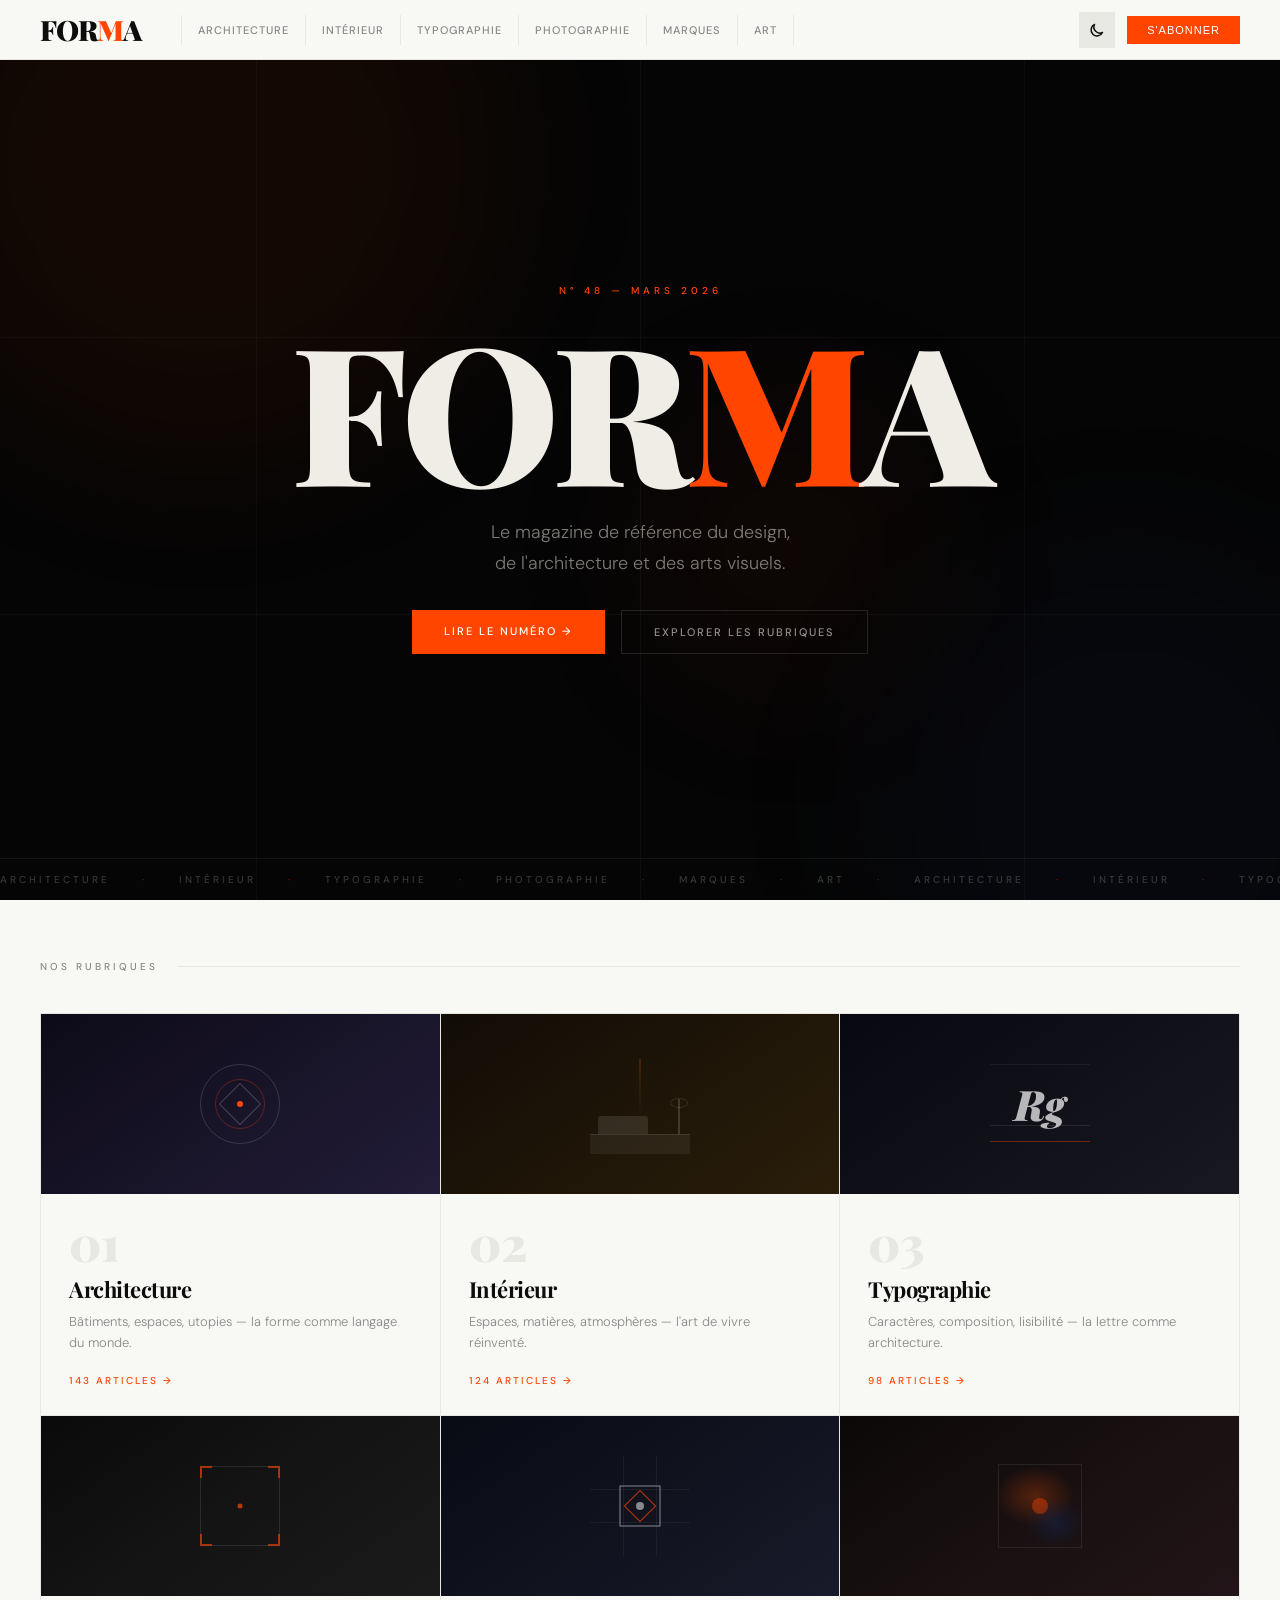
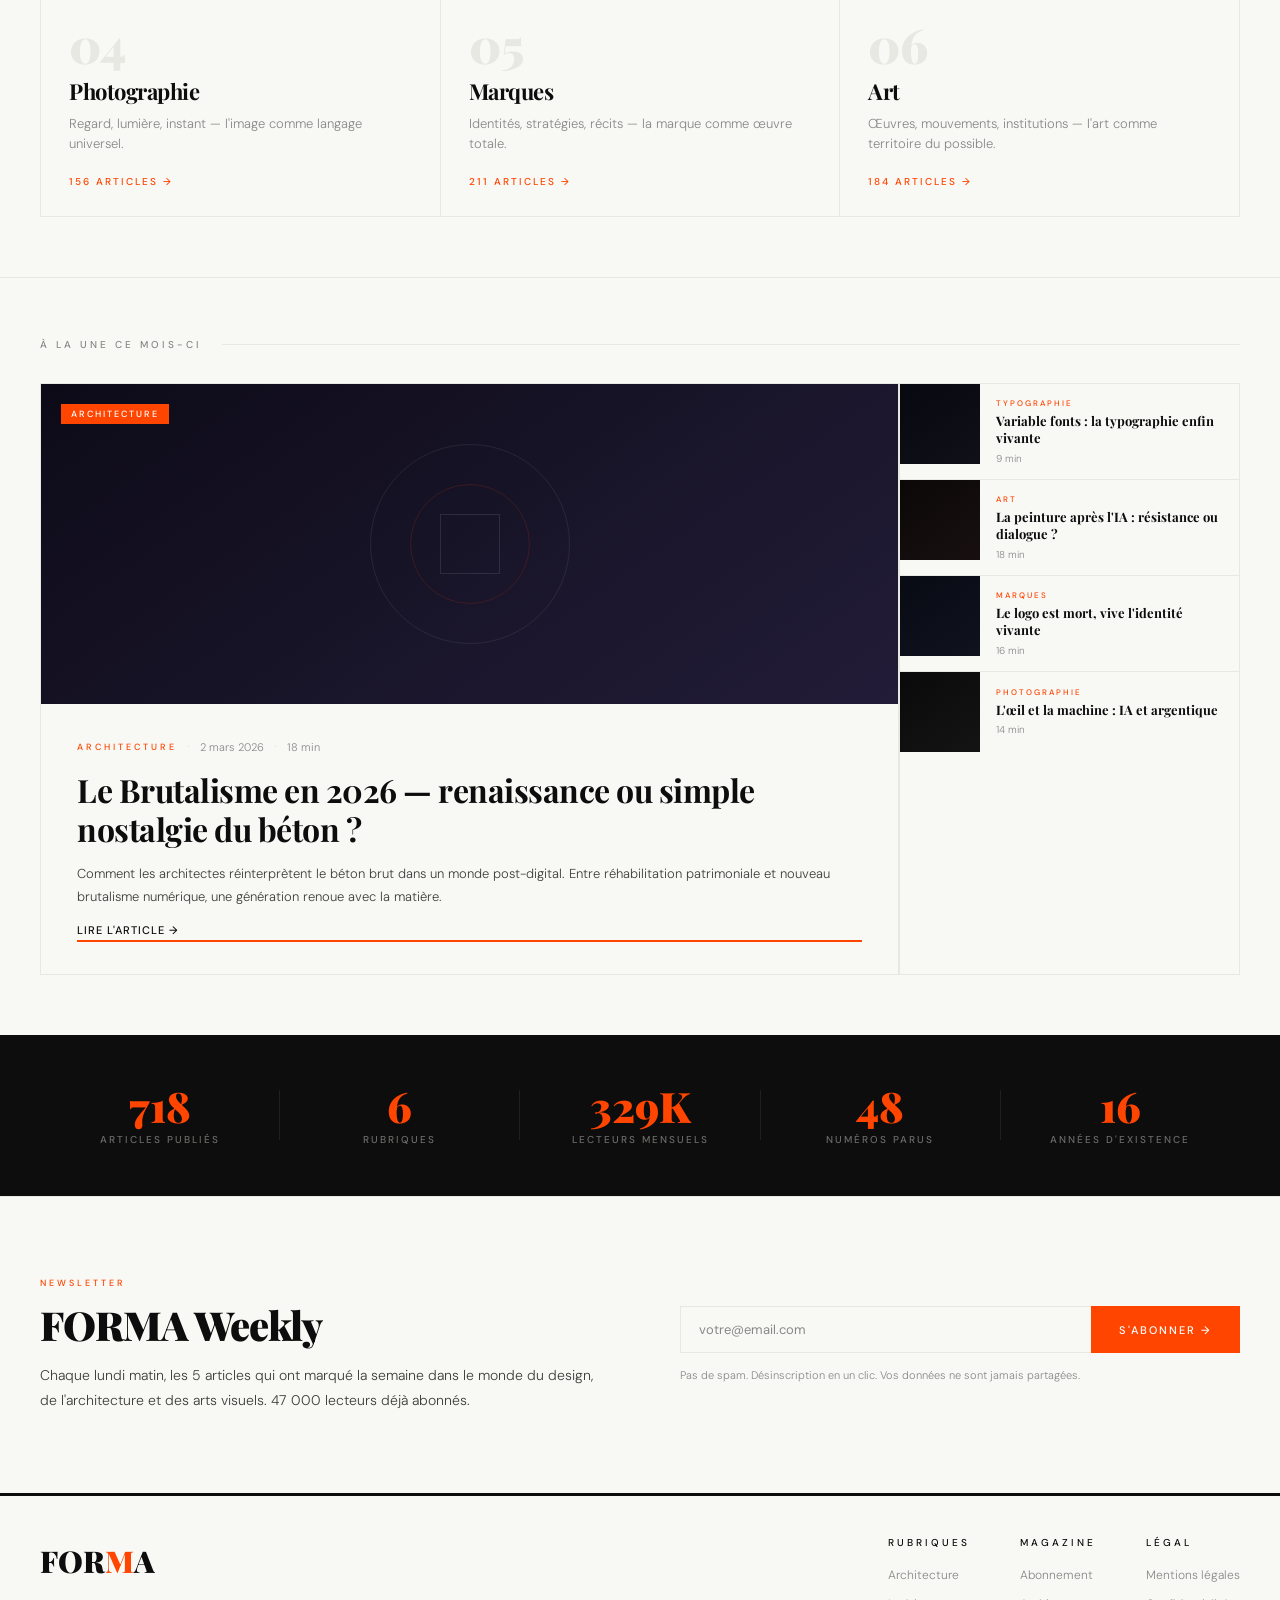
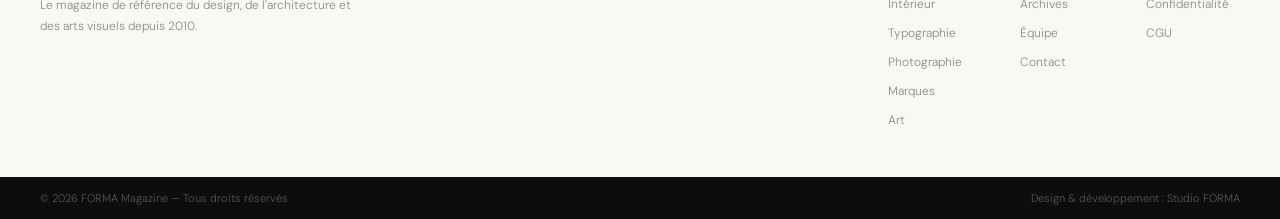
==== index.html @ 0e7b8d73 "Premier commit" ====
<!DOCTYPE html>
<html lang="fr" data-theme="light">
<head>
  <meta charset="UTF-8">
  <meta name="viewport" content="width=device-width, initial-scale=1.0">
  <title>FORMA — Design, Architecture & Arts Visuels</title>
  <link rel="stylesheet" href="home.css">
  <link rel="stylesheet" href="shared.css">
</head>
<body>

  <!-- BARRE DE PROGRESSION -->
  <div class="rpbar" id="progress"></div>

  <!-- NAVIGATION -->
  <nav>
    <div class="nav-logo">FOR<span>M</span>A</div>
    <div class="nav-cats">
      <a href="Architecture/index.html">Architecture</a>
      <a href="Interieur/index.html">Intérieur</a>
      <a href="Typographie/index.html">Typographie</a>
      <a href="Photographie/index.html">Photographie</a>
      <a href="Marques/index.html">Marques</a>
      <a href="Art/index.html">Art</a>
    </div>
    <div class="nav-right">
      <button class="btn-theme" id="themeToggle" title="Changer de thème">
        <span class="btn-theme-icon">
          <svg class="icon-sun" width="16" height="16" viewBox="0 0 16 16" fill="none"><circle cx="8" cy="8" r="3" stroke="currentColor" stroke-width="1.5"/><line x1="8" y1="1" x2="8" y2="3" stroke="currentColor" stroke-width="1.5" stroke-linecap="round"/><line x1="8" y1="13" x2="8" y2="15" stroke="currentColor" stroke-width="1.5" stroke-linecap="round"/><line x1="1" y1="8" x2="3" y2="8" stroke="currentColor" stroke-width="1.5" stroke-linecap="round"/><line x1="13" y1="8" x2="15" y2="8" stroke="currentColor" stroke-width="1.5" stroke-linecap="round"/><line x1="2.93" y1="2.93" x2="4.34" y2="4.34" stroke="currentColor" stroke-width="1.5" stroke-linecap="round"/><line x1="11.66" y1="11.66" x2="13.07" y2="13.07" stroke="currentColor" stroke-width="1.5" stroke-linecap="round"/><line x1="2.93" y1="13.07" x2="4.34" y2="11.66" stroke="currentColor" stroke-width="1.5" stroke-linecap="round"/><line x1="11.66" y1="4.34" x2="13.07" y2="2.93" stroke="currentColor" stroke-width="1.5" stroke-linecap="round"/></svg>
          <svg class="icon-moon" width="16" height="16" viewBox="0 0 16 16" fill="none"><path d="M13.5 10.5A6 6 0 0 1 5.5 2.5a6 6 0 1 0 8 8z" stroke="currentColor" stroke-width="1.5" stroke-linejoin="round"/></svg>
        </span>
      </button>
      <button class="btn-sub">S'abonner</button>
    </div>
  </nav>

  <!-- HERO -->
  <section class="hero">
    <div class="hero-bg">
      <!-- Animation géométrique abstraite -->
      <div class="hb-shape hb-s1"></div>
      <div class="hb-shape hb-s2"></div>
      <div class="hb-shape hb-s3"></div>
      <div class="hb-grid-lines">
        <div class="hb-vl hb-vl1"></div>
        <div class="hb-vl hb-vl2"></div>
        <div class="hb-vl hb-vl3"></div>
        <div class="hb-hl hb-hl1"></div>
        <div class="hb-hl hb-hl2"></div>
      </div>
    </div>
    <div class="hero-content">
      <p class="hero-eyebrow">N° 48 — Mars 2026</p>
      <h1 class="hero-title">FOR<span>M</span>A</h1>
      <p class="hero-sub">Le magazine de référence du design,<br>de l'architecture et des arts visuels.</p>
      <div class="hero-ctas">
        <a href="Architecture/index.html" class="hero-btn-primary">Lire le numéro →</a>
        <a href="#rubriques" class="hero-btn-secondary">Explorer les rubriques</a>
      </div>
    </div>
    <div class="hero-ticker">
      <div class="ticker-track">
        <span>Architecture</span><span class="tk-sep">·</span>
        <span>Intérieur</span><span class="tk-sep">·</span>
        <span>Typographie</span><span class="tk-sep">·</span>
        <span>Photographie</span><span class="tk-sep">·</span>
        <span>Marques</span><span class="tk-sep">·</span>
        <span>Art</span><span class="tk-sep">·</span>
        <span>Architecture</span><span class="tk-sep">·</span>
        <span>Intérieur</span><span class="tk-sep">·</span>
        <span>Typographie</span><span class="tk-sep">·</span>
        <span>Photographie</span><span class="tk-sep">·</span>
        <span>Marques</span><span class="tk-sep">·</span>
        <span>Art</span><span class="tk-sep">·</span>
      </div>
    </div>
  </section>

  <!-- RUBRIQUES -->
  <section class="rubriques" id="rubriques">
    <div class="rub-header">
      <p class="rub-label">Nos rubriques</p>
      <div class="rub-line"></div>
    </div>
    <div class="rub-grid">

      <a href="Architecture/index.html" class="rub-card">
        <div class="rub-visual rv-arch">
          <div class="rub-anim">
            <div class="ra-circle ra-c1"></div>
            <div class="ra-circle ra-c2"></div>
            <div class="ra-square"></div>
            <div class="ra-dot"></div>
          </div>
        </div>
        <div class="rub-body">
          <div class="rub-num">01</div>
          <h2 class="rub-name">Architecture</h2>
          <p class="rub-desc">Bâtiments, espaces, utopies — la forme comme langage du monde.</p>
          <span class="rub-link">143 articles →</span>
        </div>
      </a>

      <a href="Interieur/index.html" class="rub-card">
        <div class="rub-visual rv-int">
          <div class="rub-anim">
            <div class="ri-floor"></div>
            <div class="ri-sofa"></div>
            <div class="ri-lamp"></div>
            <div class="ri-light"></div>
          </div>
        </div>
        <div class="rub-body">
          <div class="rub-num">02</div>
          <h2 class="rub-name">Intérieur</h2>
          <p class="rub-desc">Espaces, matières, atmosphères — l'art de vivre réinventé.</p>
          <span class="rub-link">124 articles →</span>
        </div>
      </a>

      <a href="Typographie/index.html" class="rub-card">
        <div class="rub-visual rv-typo">
          <div class="rub-anim">
            <div class="rt-letters">Rg</div>
            <div class="rt-line rt-baseline"></div>
            <div class="rt-line rt-xheight"></div>
            <div class="rt-line rt-cap"></div>
          </div>
        </div>
        <div class="rub-body">
          <div class="rub-num">03</div>
          <h2 class="rub-name">Typographie</h2>
          <p class="rub-desc">Caractères, composition, lisibilité — la lettre comme architecture.</p>
          <span class="rub-link">98 articles →</span>
        </div>
      </a>

      <a href="Photographie/index.html" class="rub-card">
        <div class="rub-visual rv-photo">
          <div class="rub-anim">
            <div class="rp-frame">
              <div class="rp-corner rp-tl"></div>
              <div class="rp-corner rp-tr"></div>
              <div class="rp-corner rp-bl"></div>
              <div class="rp-corner rp-br"></div>
              <div class="rp-dot"></div>
            </div>
          </div>
        </div>
        <div class="rub-body">
          <div class="rub-num">04</div>
          <h2 class="rub-name">Photographie</h2>
          <p class="rub-desc">Regard, lumière, instant — l'image comme langage universel.</p>
          <span class="rub-link">156 articles →</span>
        </div>
      </a>

      <a href="Marques/index.html" class="rub-card">
        <div class="rub-visual rv-mark">
          <div class="rub-anim">
            <div class="rm-grid">
              <div class="rm-gv"></div>
              <div class="rm-gv"></div>
              <div class="rm-gh"></div>
              <div class="rm-gh"></div>
            </div>
            <svg width="50" height="50" viewBox="0 0 50 50" fill="none" style="position:relative;z-index:2">
              <rect x="5" y="5" width="40" height="40" stroke="rgba(255,255,255,0.5)" stroke-width="1" fill="none"/>
              <rect x="14" y="14" width="22" height="22" stroke="rgba(255,69,0,0.7)" stroke-width="1" fill="none" transform="rotate(45 25 25)"/>
              <circle cx="25" cy="25" r="4" fill="rgba(255,255,255,0.5)"/>
            </svg>
          </div>
        </div>
        <div class="rub-body">
          <div class="rub-num">05</div>
          <h2 class="rub-name">Marques</h2>
          <p class="rub-desc">Identités, stratégies, récits — la marque comme œuvre totale.</p>
          <span class="rub-link">211 articles →</span>
        </div>
      </a>

      <a href="Art/index.html" class="rub-card">
        <div class="rub-visual rv-art">
          <div class="rub-anim">
            <div class="rart-l1"></div>
            <div class="rart-l2"></div>
            <div class="rart-spot"></div>
            <div class="rart-frame"></div>
          </div>
        </div>
        <div class="rub-body">
          <div class="rub-num">06</div>
          <h2 class="rub-name">Art</h2>
          <p class="rub-desc">Œuvres, mouvements, institutions — l'art comme territoire du possible.</p>
          <span class="rub-link">184 articles →</span>
        </div>
      </a>

    </div>
  </section>

  <!-- À LA UNE — article mis en avant -->
  <section class="spotlight">
    <div class="sp-label-wrap">
      <span class="sp-label">À la une ce mois-ci</span>
      <div class="sp-line"></div>
    </div>
    <div class="sp-grid">
      <div class="sp-main">
        <div class="sp-visual sv-main">
          <div class="sp-cat-badge">Architecture</div>
          <div class="sp-visual-anim">
            <div class="sva-c1"></div>
            <div class="sva-c2"></div>
            <div class="sva-sq"></div>
          </div>
        </div>
        <div class="sp-body">
          <div class="sp-meta">
            <span class="sp-cat">Architecture</span>
            <span class="sp-sep">·</span>
            <span class="sp-date">2 mars 2026</span>
            <span class="sp-sep">·</span>
            <span class="sp-rt">18 min</span>
          </div>
          <h2 class="sp-title">Le Brutalisme en 2026 — renaissance ou simple nostalgie du béton ?</h2>
          <p class="sp-exc">Comment les architectes réinterprètent le béton brut dans un monde post-digital. Entre réhabilitation patrimoniale et nouveau brutalisme numérique, une génération renoue avec la matière.</p>
          <a href="Architecture/index.html" class="sp-read">Lire l'article →</a>
        </div>
      </div>
      <div class="sp-side">
        <div class="sp-side-card">
          <div class="sp-s-visual sv-s1"></div>
          <div class="sp-s-body">
            <span class="sp-s-cat">Typographie</span>
            <p class="sp-s-title">Variable fonts : la typographie enfin vivante</p>
            <span class="sp-s-rt">9 min</span>
          </div>
        </div>
        <div class="sp-side-card">
          <div class="sp-s-visual sv-s2"></div>
          <div class="sp-s-body">
            <span class="sp-s-cat">Art</span>
            <p class="sp-s-title">La peinture après l'IA : résistance ou dialogue ?</p>
            <span class="sp-s-rt">18 min</span>
          </div>
        </div>
        <div class="sp-side-card">
          <div class="sp-s-visual sv-s3"></div>
          <div class="sp-s-body">
            <span class="sp-s-cat">Marques</span>
            <p class="sp-s-title">Le logo est mort, vive l'identité vivante</p>
            <span class="sp-s-rt">16 min</span>
          </div>
        </div>
        <div class="sp-side-card">
          <div class="sp-s-visual sv-s4"></div>
          <div class="sp-s-body">
            <span class="sp-s-cat">Photographie</span>
            <p class="sp-s-title">L'œil et la machine : IA et argentique</p>
            <span class="sp-s-rt">14 min</span>
          </div>
        </div>
      </div>
    </div>
  </section>

  <!-- CHIFFRES CLÉS -->
  <section class="stats-band">
    <div class="stat-item">
      <div class="stat-n">718</div>
      <div class="stat-l">Articles publiés</div>
    </div>
    <div class="stat-sep"></div>
    <div class="stat-item">
      <div class="stat-n">6</div>
      <div class="stat-l">Rubriques</div>
    </div>
    <div class="stat-sep"></div>
    <div class="stat-item">
      <div class="stat-n">329K</div>
      <div class="stat-l">Lecteurs mensuels</div>
    </div>
    <div class="stat-sep"></div>
    <div class="stat-item">
      <div class="stat-n">48</div>
      <div class="stat-l">Numéros parus</div>
    </div>
    <div class="stat-sep"></div>
    <div class="stat-item">
      <div class="stat-n">16</div>
      <div class="stat-l">Années d'existence</div>
    </div>
  </section>

  <!-- NEWSLETTER -->
  <section class="nl-section">
    <div class="nl-left">
      <p class="nl-eyebrow">Newsletter</p>
      <h2 class="nl-title">FORMA Weekly</h2>
      <p class="nl-text">Chaque lundi matin, les 5 articles qui ont marqué la semaine dans le monde du design, de l'architecture et des arts visuels. 47 000 lecteurs déjà abonnés.</p>
    </div>
    <div class="nl-right">
      <div class="nl-form">
        <input class="nl-inp" type="email" placeholder="votre@email.com">
        <button class="nl-btn">S'abonner →</button>
      </div>
      <p class="nl-mention">Pas de spam. Désinscription en un clic. Vos données ne sont jamais partagées.</p>
    </div>
  </section>

  <!-- FOOTER -->
  <footer>
    <div class="fl">
      <p class="logo">FOR<span>M</span>A</p>
      <p>Le magazine de référence du design, de l'architecture et des arts visuels depuis 2010.</p>
    </div>
    <div class="fcols">
      <div class="fcol">
        <h4>Rubriques</h4>
        <ul>
          <li><a href="Architecture/index.html">Architecture</a></li>
          <li><a href="Interieur/index.html">Intérieur</a></li>
          <li><a href="Typographie/index.html">Typographie</a></li>
          <li><a href="Photographie/index.html">Photographie</a></li>
          <li><a href="Marques/index.html">Marques</a></li>
          <li><a href="Art/index.html">Art</a></li>
        </ul>
      </div>
      <div class="fcol">
        <h4>Magazine</h4>
        <ul>
          <li><a href="#">Abonnement</a></li>
          <li><a href="#">Archives</a></li>
          <li><a href="#">Équipe</a></li>
          <li><a href="#">Contact</a></li>
        </ul>
      </div>
      <div class="fcol">
        <h4>Légal</h4>
        <ul>
          <li><a href="#">Mentions légales</a></li>
          <li><a href="#">Confidentialité</a></li>
          <li><a href="#">CGU</a></li>
        </ul>
      </div>
    </div>
  </footer>
  <div class="fbar">
    <p>© 2026 FORMA Magazine — Tous droits réservés</p>
    <p>Design & développement : Studio FORMA</p>
  </div>

  <script src="home.js"></script>
</body>
</html>
---- home.css ----
/* ============================================================
   FORMA Magazine — home.css
   Page d'accueil — dark mode complet
   ============================================================ */

@import url('https://fonts.googleapis.com/css2?family=Playfair+Display:ital,wght@0,400;0,700;0,900;1,400;1,700&family=DM+Sans:wght@300;400;500&display=swap');

*, *::before, *::after { margin: 0; padding: 0; box-sizing: border-box; }

:root,
[data-theme="light"] {
  --bg:         #F8F8F5;
  --black:      #0D0D0D;
  --white:      #F8F8F5;
  --accent:     #FF4500;
  --gray:       #888;
  --light:      #E8E8E3;
  --mid:        #3D3D3A;
  --nav-bg:     #F8F8F5;
  --nav-border: #E8E8E3;
}
[data-theme="dark"] {
  --bg:         #0D0D0D;
  --black:      #F0EDE6;
  --white:      #0D0D0D;
  --accent:     #FF4500;
  --gray:       #666;
  --light:      #2A2A2A;
  --mid:        #999;
  --nav-bg:     #0D0D0D;
  --nav-border: #1E1E1E;
}

html { scroll-behavior: smooth; }
body {
  background: var(--bg); color: var(--black);
  font-family: 'DM Sans', sans-serif; font-weight: 300;
  overflow-x: hidden;
  transition: background 0.3s, color 0.3s;
}

/* ══════════════════════════════
   BARRE DE PROGRESSION
══════════════════════════════ */
.rpbar {
  position: fixed; top: 60px; left: 0;
  height: 2px; background: var(--accent);
  z-index: 200; transition: width 0.1s; width: 0;
}

/* ══════════════════════════════
   NAVIGATION
══════════════════════════════ */
nav {
  position: sticky; top: 0; z-index: 100;
  background: var(--nav-bg);
  border-bottom: 1px solid var(--nav-border);
  padding: 0 40px;
  display: grid; grid-template-columns: auto 1fr auto;
  align-items: center; gap: 40px; height: 60px;
  transition: background 0.3s, border-color 0.3s;
}
.nav-logo {
  font-family: 'Playfair Display', serif;
  font-size: 28px; font-weight: 900; letter-spacing: -1px;
  color: var(--black); transition: color 0.3s;
}
.nav-logo span { color: var(--accent); }
.nav-cats { display: flex; border-left: 1px solid var(--nav-border); }
.nav-cats a {
  padding: 8px 16px; font-size: 11px; font-weight: 500;
  letter-spacing: 1px; text-transform: uppercase;
  text-decoration: none; color: var(--gray);
  border-right: 1px solid var(--nav-border);
  transition: color 0.2s, border-color 0.3s;
}
.nav-cats a:hover { color: var(--black); }
.nav-cats a.active { background: var(--black); color: var(--bg); }
.nav-right { display: flex; align-items: center; gap: 12px; }
.btn-sub {
  padding: 8px 20px; background: var(--accent); color: white;
  font-size: 11px; font-weight: 500;
  letter-spacing: 1px; text-transform: uppercase;
  border: none; cursor: pointer; transition: background 0.2s;
}
.btn-sub:hover { background: #e03d00; }

/* ══════════════════════════════
   HERO
══════════════════════════════ */
.hero {
  position: relative;
  min-height: calc(100vh - 60px);
  display: flex; flex-direction: column;
  background: #050505;
  overflow: hidden;
}
.hero-bg {
  position: absolute; inset: 0;
  pointer-events: none;
}
.hb-shape {
  position: absolute;
  border-radius: 50%;
  filter: blur(80px);
}
.hb-s1 {
  width: 600px; height: 600px;
  top: -200px; left: -100px;
  background: rgba(255,69,0,0.06);
  animation: hb-drift 20s ease-in-out infinite;
}
.hb-s2 {
  width: 500px; height: 500px;
  bottom: -150px; right: -100px;
  background: rgba(50,80,200,0.05);
  animation: hb-drift 25s ease-in-out infinite reverse 5s;
}
.hb-s3 {
  width: 300px; height: 300px;
  top: 40%; left: 50%;
  background: rgba(255,69,0,0.04);
  animation: hb-drift 15s ease-in-out infinite 3s;
}
@keyframes hb-drift {
  0%, 100% { transform: translate(0,0); }
  50% { transform: translate(40px, 30px); }
}
.hb-grid-lines { position: absolute; inset: 0; }
.hb-vl, .hb-hl { position: absolute; background: rgba(255,255,255,0.03); }
.hb-vl { width: 1px; height: 100%; }
.hb-vl1 { left: 20%; }
.hb-vl2 { left: 50%; background: rgba(255,255,255,0.04); }
.hb-vl3 { left: 80%; }
.hb-hl { width: 100%; height: 1px; }
.hb-hl1 { top: 33%; }
.hb-hl2 { top: 66%; }

.hero-content {
  position: relative; z-index: 2;
  flex: 1;
  display: flex; flex-direction: column;
  align-items: center; justify-content: center;
  text-align: center;
  padding: 80px 40px 60px;
  gap: 24px;
}
.hero-eyebrow {
  font-size: 10px; font-weight: 500;
  letter-spacing: 4px; text-transform: uppercase;
  color: var(--accent);
}
.hero-title {
  font-family: 'Playfair Display', serif;
  font-size: clamp(80px, 15vw, 200px);
  font-weight: 900; letter-spacing: -6px; line-height: 0.9;
  color: #F0EDE6;
}
.hero-title span { color: var(--accent); }
.hero-sub {
  font-size: clamp(14px, 2vw, 18px);
  line-height: 1.7; color: rgba(240,237,230,0.5);
  max-width: 480px;
}
.hero-ctas { display: flex; gap: 16px; flex-wrap: wrap; justify-content: center; margin-top: 8px; }
.hero-btn-primary {
  padding: 14px 32px;
  background: var(--accent); color: white;
  font-size: 11px; font-weight: 500;
  letter-spacing: 2px; text-transform: uppercase;
  text-decoration: none; transition: background 0.2s, gap 0.2s;
}
.hero-btn-primary:hover { background: #e03d00; }
.hero-btn-secondary {
  padding: 14px 32px;
  background: transparent; color: rgba(240,237,230,0.6);
  font-size: 11px; font-weight: 500;
  letter-spacing: 2px; text-transform: uppercase;
  text-decoration: none;
  border: 1px solid rgba(255,255,255,0.12);
  transition: border-color 0.2s, color 0.2s;
}
.hero-btn-secondary:hover { border-color: rgba(255,255,255,0.3); color: rgba(240,237,230,0.9); }

/* Ticker */
.hero-ticker {
  position: relative; z-index: 2;
  border-top: 1px solid rgba(255,255,255,0.06);
  padding: 14px 0;
  overflow: hidden;
}
.ticker-track {
  display: flex; gap: 32px;
  white-space: nowrap;
  animation: ticker 20s linear infinite;
  width: max-content;
}
.ticker-track span {
  font-size: 10px; font-weight: 500;
  letter-spacing: 3px; text-transform: uppercase;
  color: rgba(255,255,255,0.2);
}
.tk-sep { color: rgba(255,69,0,0.4) !important; }
@keyframes ticker {
  from { transform: translateX(0); }
  to   { transform: translateX(-50%); }
}

/* ══════════════════════════════
   RUBRIQUES
══════════════════════════════ */
.rubriques { padding: 60px 40px; }
.rub-header {
  display: flex; align-items: center; gap: 20px;
  margin-bottom: 40px;
}
.rub-label {
  font-size: 10px; font-weight: 500;
  letter-spacing: 3px; text-transform: uppercase;
  color: var(--gray); white-space: nowrap;
}
.rub-line { flex: 1; height: 1px; background: var(--light); }

.rub-grid {
  display: grid;
  grid-template-columns: repeat(3, 1fr);
  gap: 1px;
  background: var(--light);
  border: 1px solid var(--light);
}
.rub-card {
  display: flex; flex-direction: column;
  background: var(--bg);
  text-decoration: none; color: inherit;
  transition: background 0.2s;
  overflow: hidden;
}
.rub-card:hover { background: var(--black); color: var(--bg); }
.rub-card:hover .rub-name { color: var(--bg); }
.rub-card:hover .rub-desc { color: rgba(248,248,245,0.5); }
.rub-card:hover .rub-link { color: var(--accent); }
.rub-card:hover .rub-num { color: rgba(255,255,255,0.06); }

.rub-visual {
  height: 180px; position: relative;
  overflow: hidden;
  display: flex; align-items: center; justify-content: center;
}
.rv-arch { background: linear-gradient(145deg, #0D0A18, #181428, #221C38); }
.rv-int  { background: linear-gradient(145deg, #110C06, #1E1508, #2A1E0A); }
.rv-typo { background: linear-gradient(145deg, #080810, #101018, #181820); }
.rv-photo{ background: linear-gradient(145deg, #0A0A0A, #141414, #1A1A1A); }
.rv-mark { background: linear-gradient(145deg, #080A14, #10121E, #181A2A); }
.rv-art  { background: linear-gradient(145deg, #0C0808, #181010, #221418); }

.rub-anim { position: relative; width: 100px; height: 100px; display: flex; align-items: center; justify-content: center; }

/* Animations rubrique Architecture */
.ra-circle {
  position: absolute; border-radius: 50%;
  border: 1px solid rgba(255,255,255,0.15);
}
.ra-c1 { width: 80px; height: 80px; animation: ra-spin 12s linear infinite; }
.ra-c2 { width: 50px; height: 50px; animation: ra-spin 8s linear infinite reverse; border-color: rgba(255,69,0,0.3); }
.ra-square { position: absolute; width: 30px; height: 30px; border: 1px solid rgba(255,255,255,0.2); transform: rotate(45deg); animation: ra-spin 16s linear infinite; }
.ra-dot { position: absolute; width: 6px; height: 6px; border-radius: 50%; background: var(--accent); }
@keyframes ra-spin { from { transform: rotate(0deg); } to { transform: rotate(360deg); } }
.ra-square { animation-name: ra-spin-sq; }
@keyframes ra-spin-sq { from { transform: rotate(45deg); } to { transform: rotate(405deg); } }

/* Animations rubrique Intérieur */
.ri-floor { position: absolute; bottom: 0; left: 0; right: 0; height: 20px; background: rgba(255,255,255,0.06); border-top: 1px solid rgba(255,255,255,0.1); }
.ri-sofa { position: absolute; bottom: 20px; left: 8px; width: 50px; height: 18px; background: rgba(255,255,255,0.1); border-radius: 3px 3px 0 0; }
.ri-lamp { position: absolute; bottom: 20px; right: 10px; width: 2px; height: 35px; background: rgba(255,255,255,0.15); }
.ri-lamp::after { content: ''; position: absolute; top: -1px; left: -8px; width: 18px; height: 10px; border-radius: 50%; border: 1px solid rgba(255,255,255,0.1); }
.ri-light { position: absolute; top: 5px; left: 50%; transform: translateX(-50%); width: 1px; height: 55px; background: linear-gradient(180deg, rgba(255,100,0,0.4) 0%, transparent 100%); }

/* Animations rubrique Typographie */
.rt-letters {
  font-family: 'Playfair Display', serif;
  font-size: 42px; font-weight: 900; font-style: italic;
  color: rgba(255,255,255,0.7);
  position: relative; z-index: 2;
  animation: rt-breathe 4s ease-in-out infinite;
}
@keyframes rt-breathe { 0%,100% { opacity:0.7; } 50% { opacity:0.4; } }
.rt-line { position: absolute; width: 100%; height: 1px; }
.rt-baseline { bottom: 12px; background: rgba(255,69,0,0.4); }
.rt-xheight { bottom: 28px; background: rgba(255,255,255,0.1); }
.rt-cap { top: 10px; background: rgba(255,255,255,0.06); }

/* Animations rubrique Photographie */
.rp-frame { position: absolute; inset: 10px; border: 1px solid rgba(255,255,255,0.1); }
.rp-corner { position: absolute; width: 12px; height: 12px; }
.rp-tl { top: -1px; left: -1px; border-top: 2px solid rgba(255,69,0,0.6); border-left: 2px solid rgba(255,69,0,0.6); }
.rp-tr { top: -1px; right: -1px; border-top: 2px solid rgba(255,69,0,0.6); border-right: 2px solid rgba(255,69,0,0.6); }
.rp-bl { bottom: -1px; left: -1px; border-bottom: 2px solid rgba(255,69,0,0.6); border-left: 2px solid rgba(255,69,0,0.6); }
.rp-br { bottom: -1px; right: -1px; border-bottom: 2px solid rgba(255,69,0,0.6); border-right: 2px solid rgba(255,69,0,0.6); }
.rp-dot { position: absolute; top: 50%; left: 50%; transform: translate(-50%,-50%); width: 5px; height: 5px; border-radius: 50%; background: rgba(255,69,0,0.7); animation: rp-pulse 2s ease-in-out infinite; }
@keyframes rp-pulse { 0%,100%{opacity:1;} 50%{opacity:0.3;} }

/* Animations rubrique Marques */
.rm-grid { position: absolute; inset: 0; }
.rm-gv, .rm-gh { position: absolute; background: rgba(255,255,255,0.05); }
.rm-gv { width: 1px; height: 100%; }
.rm-gv:nth-child(1) { left: 33%; }
.rm-gv:nth-child(2) { left: 66%; }
.rm-gh { width: 100%; height: 1px; }
.rm-gh:nth-child(3) { top: 33%; }
.rm-gh:nth-child(4) { top: 66%; }

/* Animations rubrique Art */
.rart-l1 { position: absolute; width: 80px; height: 60px; top: 10px; left: 5px; background: radial-gradient(ellipse, rgba(180,60,10,0.4) 0%, transparent 70%); border-radius: 50%; animation: rart-f 8s ease-in-out infinite; }
.rart-l2 { position: absolute; width: 60px; height: 50px; bottom: 8px; right: 5px; background: radial-gradient(ellipse, rgba(20,50,120,0.3) 0%, transparent 70%); border-radius: 50%; animation: rart-f 11s ease-in-out infinite reverse; }
.rart-spot { position: absolute; width: 16px; height: 16px; top: 50%; left: 50%; transform: translate(-50%,-50%); border-radius: 50%; background: rgba(255,69,0,0.4); animation: rp-pulse 3s ease-in-out infinite; }
.rart-frame { position: absolute; inset: 8px; border: 1px solid rgba(255,255,255,0.08); }
@keyframes rart-f { 0%,100%{transform:translate(0,0) scale(1);} 50%{transform:translate(5px,-4px) scale(1.05);} }

.rub-body {
  padding: 24px 28px 28px;
  display: flex; flex-direction: column; gap: 8px;
  flex: 1;
}
.rub-num {
  font-family: 'Playfair Display', serif;
  font-size: 48px; font-weight: 900;
  color: var(--light); line-height: 1;
  transition: color 0.2s;
}
.rub-name {
  font-family: 'Playfair Display', serif;
  font-size: 22px; font-weight: 700; letter-spacing: -0.5px;
  color: var(--black); transition: color 0.2s;
}
.rub-desc { font-size: 13px; line-height: 1.6; color: var(--gray); }
.rub-link {
  margin-top: auto; padding-top: 12px;
  font-size: 10px; font-weight: 500;
  letter-spacing: 2px; text-transform: uppercase;
  color: var(--accent); transition: color 0.2s;
}

/* ══════════════════════════════
   SPOTLIGHT
══════════════════════════════ */
.spotlight {
  padding: 60px 40px;
  border-top: 1px solid var(--light);
}
.sp-label-wrap {
  display: flex; align-items: center; gap: 20px; margin-bottom: 32px;
}
.sp-label {
  font-size: 10px; font-weight: 500;
  letter-spacing: 3px; text-transform: uppercase;
  color: var(--gray); white-space: nowrap;
}
.sp-line { flex: 1; height: 1px; background: var(--light); }

.sp-grid {
  display: grid; grid-template-columns: 1fr 340px; gap: 1px;
  background: var(--light); border: 1px solid var(--light);
}
.sp-main { background: var(--bg); display: flex; flex-direction: column; }
.sp-visual {
  height: 320px; position: relative; overflow: hidden;
}
.sv-main { background: linear-gradient(145deg, #0D0A18, #181428, #221C38); }
.sp-cat-badge {
  position: absolute; top: 20px; left: 20px;
  background: var(--accent); color: white;
  font-size: 9px; font-weight: 500;
  letter-spacing: 2px; text-transform: uppercase;
  padding: 4px 10px;
}
.sp-visual-anim {
  position: absolute; inset: 0;
  display: flex; align-items: center; justify-content: center;
}
.sva-c1 { position: absolute; width: 200px; height: 200px; border-radius: 50%; border: 1px solid rgba(255,255,255,0.08); animation: ra-spin 20s linear infinite; }
.sva-c2 { position: absolute; width: 120px; height: 120px; border-radius: 50%; border: 1px solid rgba(255,69,0,0.15); animation: ra-spin 14s linear infinite reverse; }
.sva-sq { position: absolute; width: 60px; height: 60px; border: 1px solid rgba(255,255,255,0.1); animation: ra-spin-sq 10s linear infinite; }

.sp-body {
  padding: 32px 36px; flex: 1;
  display: flex; flex-direction: column; gap: 14px;
}
.sp-meta { display: flex; align-items: center; gap: 10px; }
.sp-cat { font-size: 9px; font-weight: 500; letter-spacing: 3px; text-transform: uppercase; color: var(--accent); }
.sp-sep { color: var(--light); }
.sp-date, .sp-rt { font-size: 11px; color: var(--gray); }
.sp-title {
  font-family: 'Playfair Display', serif;
  font-size: clamp(20px, 3vw, 32px);
  font-weight: 700; letter-spacing: -0.5px; line-height: 1.2;
  color: var(--black); transition: color 0.3s;
}
.sp-exc { font-size: 13px; line-height: 1.8; color: var(--mid); }
.sp-read {
  display: inline-flex; align-items: center;
  margin-top: auto;
  text-decoration: none; color: var(--black);
  font-size: 11px; font-weight: 500;
  letter-spacing: 1px; text-transform: uppercase;
  border-bottom: 2px solid var(--accent); padding-bottom: 3px;
  transition: gap 0.3s; gap: 8px;
}
.sp-read:hover { gap: 14px; }

.sp-side {
  background: var(--bg);
  display: flex; flex-direction: column;
  border-left: 1px solid var(--light);
}
.sp-side-card {
  display: flex; gap: 0;
  border-bottom: 1px solid var(--light);
  cursor: pointer; transition: background 0.2s;
}
.sp-side-card:last-child { border-bottom: none; }
.sp-side-card:hover { background: var(--light); }
.sp-s-visual {
  width: 80px; height: 80px; flex-shrink: 0;
  transition: transform 0.3s;
}
.sp-side-card:hover .sp-s-visual { transform: scale(1.05); }
.sv-s1 { background: linear-gradient(145deg, #080810, #101018); }
.sv-s2 { background: linear-gradient(145deg, #0C0808, #181010); }
.sv-s3 { background: linear-gradient(145deg, #080A14, #10121E); }
.sv-s4 { background: linear-gradient(145deg, #0A0A0A, #141414); }
.sp-s-body {
  padding: 14px 16px;
  display: flex; flex-direction: column; gap: 5px; justify-content: center;
}
.sp-s-cat { font-size: 8px; font-weight: 500; letter-spacing: 2px; text-transform: uppercase; color: var(--accent); }
.sp-s-title {
  font-family: 'Playfair Display', serif;
  font-size: 13px; font-weight: 700; line-height: 1.3;
  color: var(--black); transition: color 0.3s;
}
.sp-s-rt { font-size: 10px; color: var(--gray); }

/* ══════════════════════════════
   STATS
══════════════════════════════ */
.stats-band {
  display: flex; align-items: center; justify-content: center;
  gap: 0;
  background: var(--black);
  color: var(--bg);
  padding: 50px 40px;
  transition: background 0.3s, color 0.3s;
}
.stat-item { text-align: center; padding: 0 48px; flex: 1; }
.stat-n {
  font-family: 'Playfair Display', serif;
  font-size: 42px; font-weight: 900; line-height: 1;
  color: var(--accent); margin-bottom: 6px;
}
.stat-l { font-size: 10px; font-weight: 500; letter-spacing: 2px; text-transform: uppercase; color: rgba(248,248,245,0.4); }
[data-theme="dark"] .stat-l { color: rgba(13,13,13,0.4); }
.stat-sep { width: 1px; height: 50px; background: rgba(255,255,255,0.08); flex-shrink: 0; }
[data-theme="dark"] .stat-sep { background: rgba(0,0,0,0.2); }

/* ══════════════════════════════
   NEWSLETTER
══════════════════════════════ */
.nl-section {
  display: grid; grid-template-columns: 1fr 1fr;
  gap: 80px; align-items: center;
  padding: 80px 40px;
  border-top: 1px solid var(--light);
}
.nl-eyebrow {
  font-size: 9px; font-weight: 500;
  letter-spacing: 3px; text-transform: uppercase;
  color: var(--accent); margin-bottom: 14px;
}
.nl-title {
  font-family: 'Playfair Display', serif;
  font-size: 40px; font-weight: 900; letter-spacing: -1px; line-height: 1.1;
  color: var(--black); margin-bottom: 16px; transition: color 0.3s;
}
.nl-text { font-size: 14px; line-height: 1.8; color: var(--mid); }
.nl-form { display: flex; gap: 0; margin-bottom: 14px; }
.nl-inp {
  flex: 1; padding: 14px 18px;
  border: 1px solid var(--light); border-right: none;
  background: var(--bg); color: var(--black);
  font-family: 'DM Sans', sans-serif; font-size: 13px;
  outline: none; transition: border-color 0.2s, background 0.3s, color 0.3s;
}
.nl-inp:focus { border-color: var(--accent); }
.nl-inp::placeholder { color: var(--gray); }
.nl-btn {
  padding: 14px 28px;
  background: var(--accent); color: white; border: none;
  font-family: 'DM Sans', sans-serif;
  font-size: 11px; font-weight: 500;
  letter-spacing: 2px; text-transform: uppercase;
  cursor: pointer; white-space: nowrap;
  transition: background 0.2s;
}
.nl-btn:hover { background: #e03d00; }
.nl-mention { font-size: 11px; color: var(--gray); line-height: 1.5; }

/* ══════════════════════════════
   FOOTER
══════════════════════════════ */
footer {
  background: var(--bg);
  border-top: 3px solid var(--black);
  padding: 40px;
  display: grid; grid-template-columns: 1fr auto; gap: 40px;
  transition: background 0.3s, border-color 0.3s;
}
.fl .logo { font-family: 'Playfair Display', serif; font-size: 30px; font-weight: 900; margin-bottom: 8px; color: var(--black); transition: color 0.3s; }
.fl .logo span { color: var(--accent); }
.fl p { font-size: 12px; color: var(--gray); line-height: 1.7; max-width: 320px; }
.fcols { display: flex; gap: 50px; }
.fcol h4 { font-size: 10px; font-weight: 500; letter-spacing: 3px; text-transform: uppercase; margin-bottom: 14px; color: var(--black); transition: color 0.3s; }
.fcol ul { list-style: none; }
.fcol li { margin-bottom: 8px; }
.fcol a { font-size: 12px; color: var(--gray); text-decoration: none; transition: color 0.2s; }
.fcol a:hover { color: var(--accent); }
.fbar {
  background: var(--black); padding: 14px 40px;
  display: flex; justify-content: space-between;
  transition: background 0.3s;
}
.fbar p { font-size: 11px; color: rgba(255,255,255,0.3); }
[data-theme="dark"] .fbar p { color: rgba(255,255,255,0.2); }

/* ══════════════════════════════
   RESPONSIVE
══════════════════════════════ */
@media (max-width: 1024px) {
  nav { padding: 0 20px; gap: 16px; }
  .nav-cats a { padding: 8px 10px; font-size: 10px; }
  .rub-grid { grid-template-columns: repeat(2, 1fr); }
  .sp-grid { grid-template-columns: 1fr; }
  .sp-side { border-left: none; border-top: 1px solid var(--light); display: grid; grid-template-columns: 1fr 1fr; }
  .sp-side-card:nth-child(odd) { border-right: 1px solid var(--light); }
  .stats-band { flex-wrap: wrap; gap: 32px; padding: 40px; }
  .stat-item { flex: 0 0 calc(33% - 16px); }
  .stat-sep { display: none; }
  .nl-section { grid-template-columns: 1fr; gap: 40px; }
  footer { grid-template-columns: 1fr; }
}

@media (max-width: 768px) {
  nav { grid-template-columns: auto 1fr auto; padding: 0 16px; gap: 8px; }
  .nav-cats { display: none; }
  .nav-logo { font-size: 22px; }
  .btn-sub { display: none; }
  .hero-content { padding: 60px 20px 40px; }
  .hero-title { letter-spacing: -3px; }
  .hero-ctas { flex-direction: column; align-items: center; }
  .rub-grid { grid-template-columns: 1fr; }
  .rub-visual { height: 140px; }
  .spotlight { padding: 40px 16px; }
  .sp-side { grid-template-columns: 1fr; }
  .sp-side-card:nth-child(odd) { border-right: none; }
  .stats-band { padding: 32px 16px; }
  .stat-item { flex: 0 0 calc(50% - 8px); padding: 0 16px; }
  .stat-n { font-size: 30px; }
  .nl-section { padding: 40px 16px; }
  .nl-form { flex-direction: column; }
  .nl-inp { border-right: 1px solid var(--light); }
  footer { padding: 24px 16px; }
  .fcols { flex-direction: column; gap: 24px; }
  .fbar { padding: 12px 16px; flex-direction: column; gap: 4px; text-align: center; }
  .rubriques { padding: 40px 16px; }
}

@media (max-width: 480px) {
  .stat-item { flex: 0 0 100%; }
  .sp-s-visual { width: 70px; height: 70px; }
}

/* ── Burger (dupliqué depuis shared.css pour homepage) ── */
.btn-burger {
  display: none;
  flex-direction: column; justify-content: center; align-items: center;
  gap: 5px; width: 36px; height: 36px;
  background: transparent; border: 1px solid var(--nav-border);
  cursor: pointer; padding: 8px; transition: border-color 0.2s;
}
.btn-burger span {
  display: block; width: 18px; height: 1.5px;
  background: var(--black);
  transition: transform 0.3s, opacity 0.3s;
}
.btn-burger.open span:nth-child(1) { transform: translateY(6.5px) rotate(45deg); }
.btn-burger.open span:nth-child(2) { opacity: 0; }
.btn-burger.open span:nth-child(3) { transform: translateY(-6.5px) rotate(-45deg); }
.nav-overlay { display: none; position: fixed; inset: 0; z-index: 98; background: rgba(0,0,0,0.5); }
.nav-overlay.open { display: block; }
.nav-mobile {
  display: none; position: fixed; top: 60px; left: 0; right: 0; z-index: 99;
  background: var(--nav-bg); border-bottom: 3px solid var(--accent);
  flex-direction: column; opacity: 0; transform: translateY(-10px);
  transition: transform 0.25s ease, opacity 0.25s ease;
}
.nav-mobile.open { display: flex; transform: translateY(0); opacity: 1; }
.nav-mobile a {
  padding: 14px 24px; font-size: 12px; font-weight: 500;
  letter-spacing: 2px; text-transform: uppercase;
  text-decoration: none; color: var(--gray);
  border-bottom: 1px solid var(--nav-border);
  transition: color 0.2s, background 0.2s;
}
.nav-mobile a:hover { color: var(--black); background: var(--light); }
@media (max-width: 768px) { .btn-burger { display: flex; } }

/* Toggle icons (dupliqué pour homepage) */
[data-theme="light"] .icon-moon { display: block; }
[data-theme="light"] .icon-sun  { display: none; }
[data-theme="dark"]  .icon-sun  { display: block; }
[data-theme="dark"]  .icon-moon { display: none; }
.btn-theme {
  width: 36px; height: 36px;
  display: flex; align-items: center; justify-content: center;
  background: rgba(255,255,255,0.08); border: 1px solid rgba(255,255,255,0.12);
  color: rgba(240,237,230,0.6); cursor: pointer;
  transition: background 0.2s, color 0.2s;
  flex-shrink: 0;
}
.btn-theme:hover { background: rgba(255,255,255,0.15); color: rgba(240,237,230,0.9); }
.btn-theme-icon { display: flex; align-items: center; justify-content: center; }
---- shared.css ----
/* ============================================================
   FORMA Magazine — shared.css
   Variables de thème + bouton toggle — importé par toutes les pages
   ============================================================ */

/* ── Thème CLAIR (défaut) ── */
:root,
[data-theme="light"] {
  --bg:              #F8F8F5;
  --black:           #0D0D0D;
  --white:           #F8F8F5;
  --accent:          #FF4500;
  --gray:            #888;
  --light:           #E8E8E3;
  --mid:             #3D3D3A;
  --nav-bg:          #F8F8F5;
  --nav-border:      #E8E8E3;
  --card-hover:      rgba(0,0,0,0.02);
  --sb-bg:           #F8F8F5;
  --footer-bg:       #F8F8F5;
  --footer-border:   #0D0D0D;
  --fbar-bg:         #0D0D0D;
  --toggle-bg:       #E8E8E3;
  --toggle-color:    #0D0D0D;
  --toggle-hover-bg: #0D0D0D;
  --toggle-hover-fg: #F8F8F5;
}

/* ── Thème SOMBRE ── */
[data-theme="dark"] {
  --bg:              #0D0D0D;
  --black:           #F0EDE6;
  --white:           #0D0D0D;
  --accent:          #FF4500;
  --gray:            #666;
  --light:           #2A2A2A;
  --mid:             #999;
  --nav-bg:          #0D0D0D;
  --nav-border:      #1E1E1E;
  --card-hover:      rgba(255,255,255,0.03);
  --sb-bg:           #0D0D0D;
  --footer-bg:       #0A0A0A;
  --footer-border:   #2A2A2A;
  --fbar-bg:         #050505;
  --toggle-bg:       #1E1E1E;
  --toggle-color:    #F0EDE6;
  --toggle-hover-bg: #F0EDE6;
  --toggle-hover-fg: #0D0D0D;
}

/* ── Bouton toggle ── */
.btn-theme {
  width: 36px; height: 36px;
  display: flex; align-items: center; justify-content: center;
  background: var(--toggle-bg);
  border: 1px solid var(--nav-border);
  color: var(--toggle-color);
  cursor: pointer;
  transition: background 0.2s, color 0.2s, border-color 0.3s;
  flex-shrink: 0;
}
.btn-theme:hover {
  background: var(--toggle-hover-bg);
  color: var(--toggle-hover-fg);
}
.btn-theme-icon {
  display: flex; align-items: center; justify-content: center;
}

/* Icône active selon thème */
[data-theme="light"] .icon-moon { display: block; }
[data-theme="light"] .icon-sun  { display: none; }
[data-theme="dark"]  .icon-sun  { display: block; }
[data-theme="dark"]  .icon-moon { display: none; }

/* Transitions globales sur changement de thème */
body, nav, .section-header, .feat-content, .filter-bar,
.content-grid, .sidebar, .sb-sec, .full-feat, footer, .fbar,
.art-card, .c-body, .sp-body, .nl-side {
  transition: background 0.3s ease, color 0.3s ease, border-color 0.3s ease;
}

/* ── Menu burger mobile ── */
.btn-burger {
  display: none;
  flex-direction: column; justify-content: center; align-items: center;
  gap: 5px;
  width: 36px; height: 36px;
  background: transparent; border: 1px solid var(--nav-border);
  cursor: pointer; padding: 8px;
  transition: border-color 0.2s;
}
.btn-burger span {
  display: block; width: 18px; height: 1.5px;
  background: var(--black);
  transition: transform 0.3s, opacity 0.3s;
}
.btn-burger.open span:nth-child(1) { transform: translateY(6.5px) rotate(45deg); }
.btn-burger.open span:nth-child(2) { opacity: 0; }
.btn-burger.open span:nth-child(3) { transform: translateY(-6.5px) rotate(-45deg); }

.nav-overlay {
  display: none;
  position: fixed; inset: 0; z-index: 98;
  background: rgba(0,0,0,0.5);
}
.nav-overlay.open { display: block; }

.nav-mobile {
  display: none;
  position: fixed; top: 60px; left: 0; right: 0; z-index: 99;
  background: var(--nav-bg);
  border-bottom: 3px solid var(--accent);
  flex-direction: column;
  transform: translateY(-10px);
  opacity: 0;
  transition: transform 0.25s ease, opacity 0.25s ease;
}
.nav-mobile.open {
  display: flex;
  transform: translateY(0);
  opacity: 1;
}
.nav-mobile a {
  padding: 14px 24px;
  font-size: 12px; font-weight: 500;
  letter-spacing: 2px; text-transform: uppercase;
  text-decoration: none; color: var(--gray);
  border-bottom: 1px solid var(--nav-border);
  transition: color 0.2s, background 0.2s;
}
.nav-mobile a:hover { color: var(--black); background: var(--light); }
.nav-mobile a.active { color: var(--accent); }

@media (max-width: 768px) {
  .btn-burger { display: flex; }
}
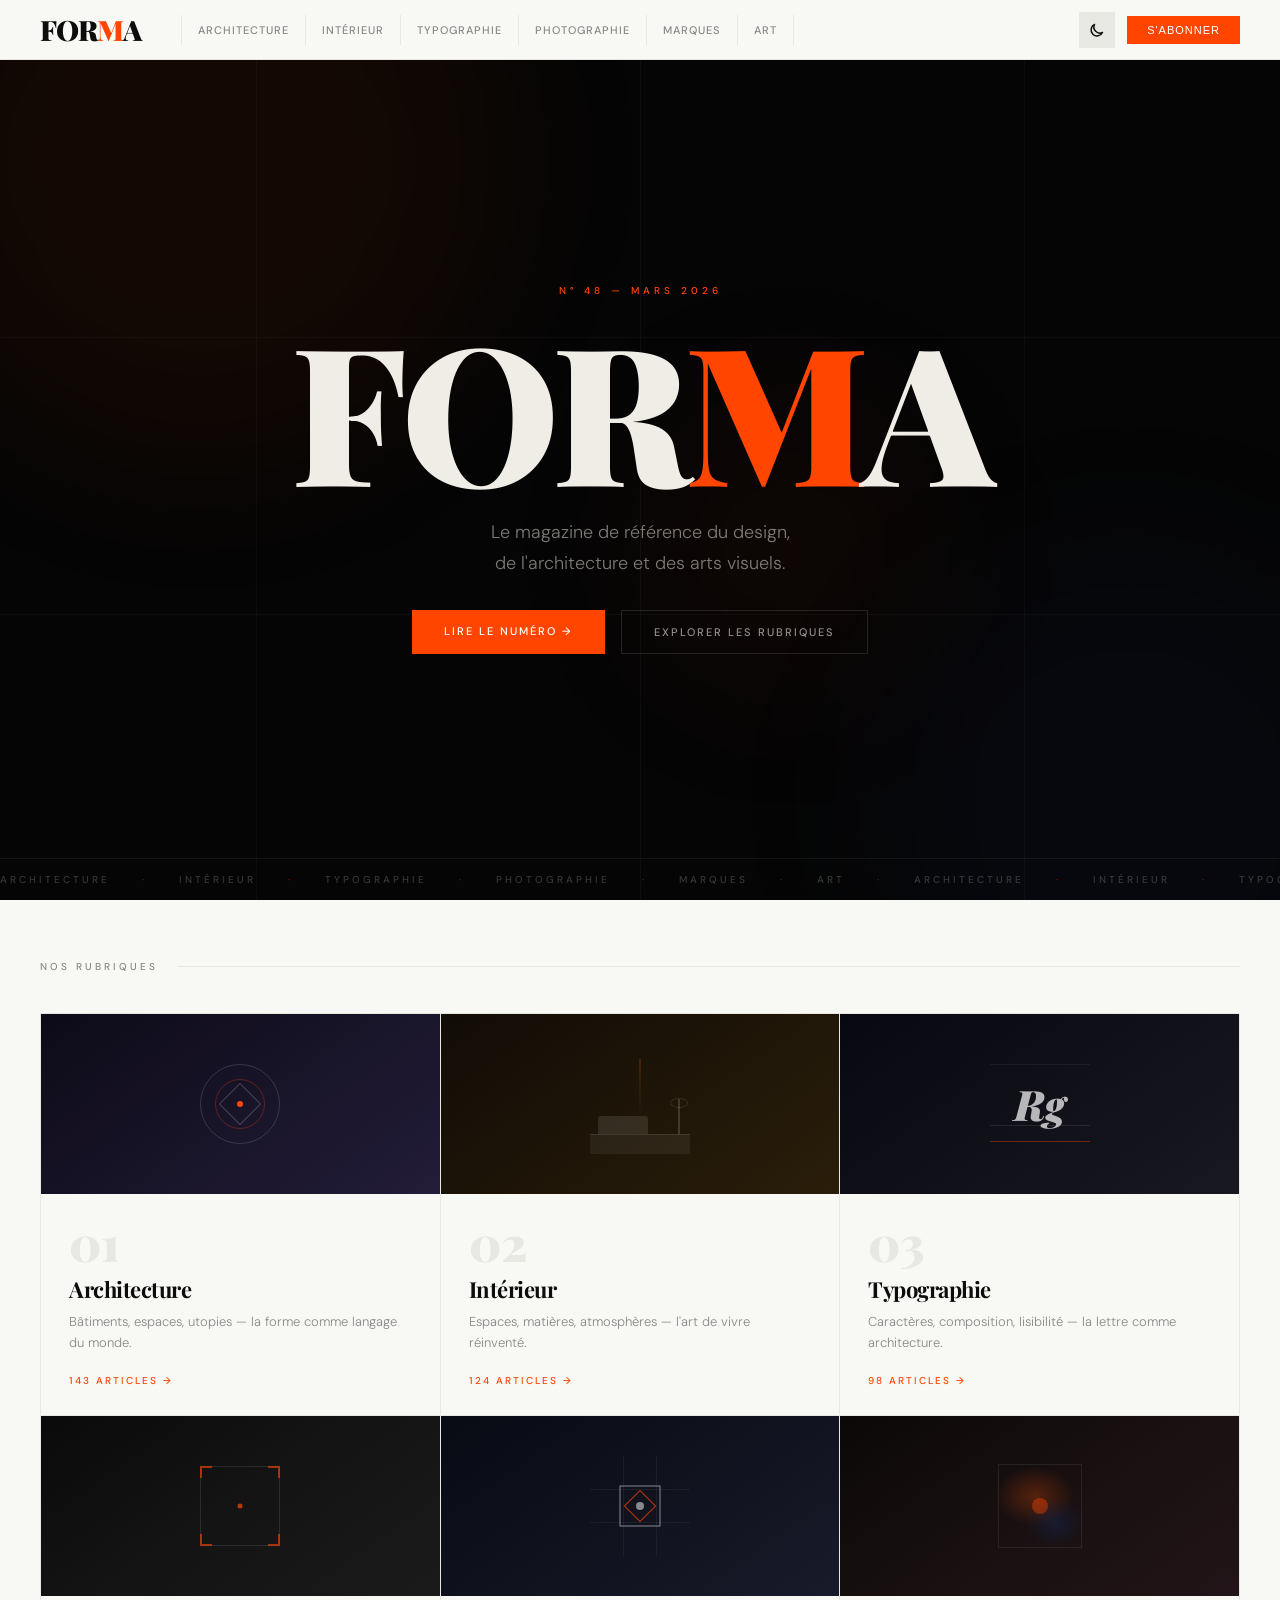
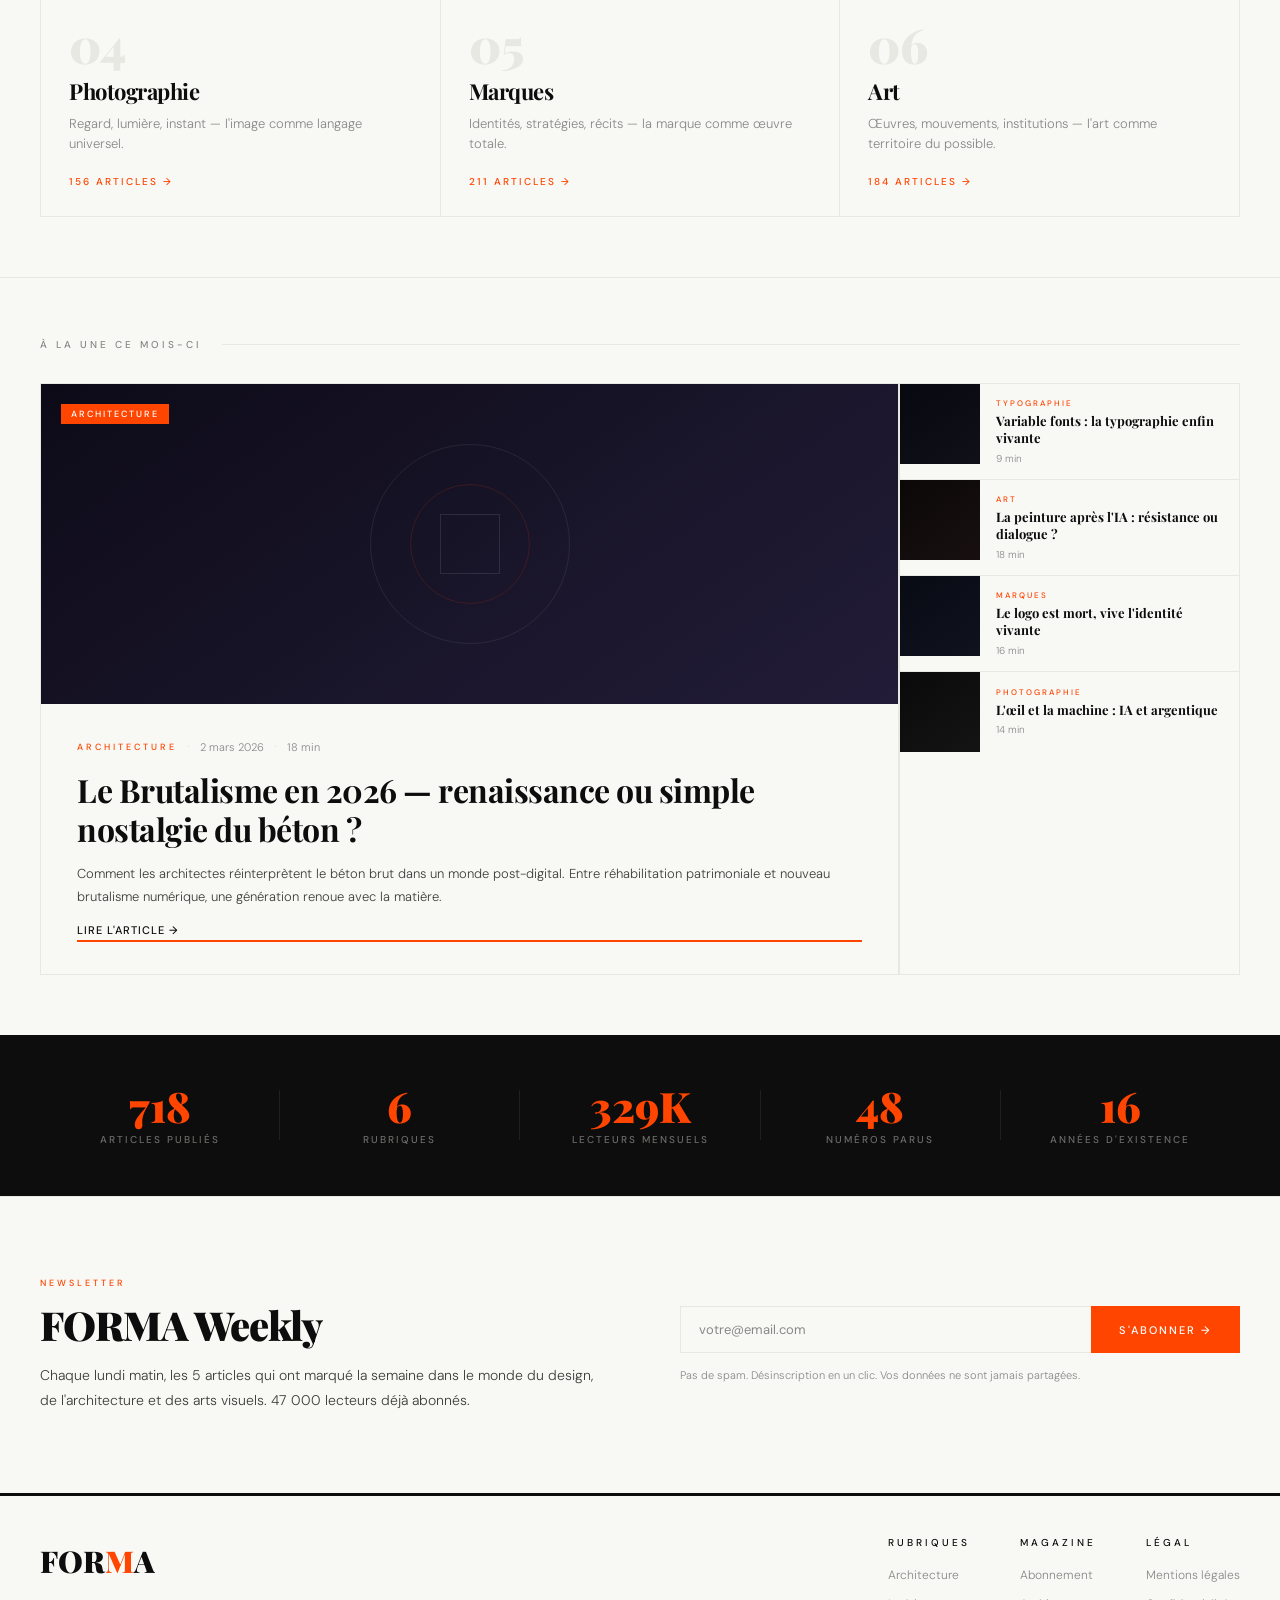
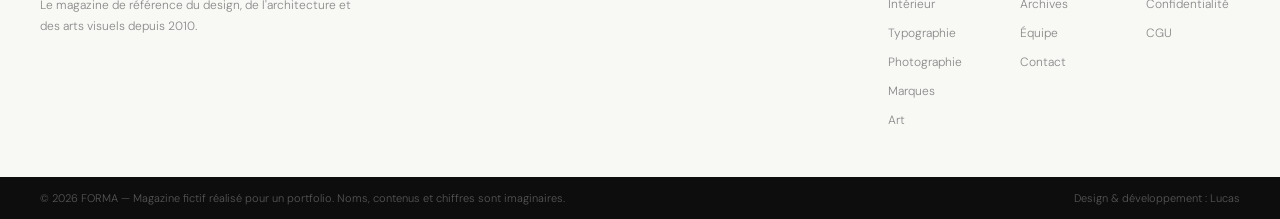
==== commit eff36e2e: "Corrige les bugs, passe les images en WebP et clarifie le projet fictif - Regroupe toute la logique " ====
--- a/index.html
+++ b/index.html
@@ -4,6 +4,7 @@
   <meta charset="UTF-8">
   <meta name="viewport" content="width=device-width, initial-scale=1.0">
   <title>FORMA — Design, Architecture & Arts Visuels</title>
+  <script>try{var t=localStorage.getItem('forma-theme');if(t)document.documentElement.setAttribute('data-theme',t);}catch(e){}</script>
   <link rel="stylesheet" href="home.css">
   <link rel="stylesheet" href="shared.css">
 </head>
@@ -347,10 +348,10 @@
     </div>
   </footer>
   <div class="fbar">
-    <p>© 2026 FORMA Magazine — Tous droits réservés</p>
-    <p>Design & développement : Studio FORMA</p>
+    <p>© 2026 FORMA — Magazine fictif réalisé pour un portfolio. Noms, contenus et chiffres sont imaginaires.</p>
+    <p>Design & développement : Lucas</p>
   </div>
 
-  <script src="home.js"></script>
+  <script src="shared.js"></script>
 </body>
 </html>
--- a/home.css
+++ b/home.css
@@ -237,9 +237,10 @@
 }
 .rub-card:hover { background: var(--black); color: var(--bg); }
 .rub-card:hover .rub-name { color: var(--bg); }
-.rub-card:hover .rub-desc { color: rgba(248,248,245,0.5); }
+/* color-mix sur var(--bg) : reste lisible quand le fond de survol s'inverse en dark */
+.rub-card:hover .rub-desc { color: color-mix(in srgb, var(--bg) 55%, transparent); }
 .rub-card:hover .rub-link { color: var(--accent); }
-.rub-card:hover .rub-num { color: rgba(255,255,255,0.06); }
+.rub-card:hover .rub-num { color: color-mix(in srgb, var(--bg) 8%, transparent); }
 
 .rub-visual {
   height: 180px; position: relative;
--- a/shared.css
+++ b/shared.css
@@ -134,4 +134,140 @@
 
 @media (max-width: 768px) {
   .btn-burger { display: flex; }
-}
+  /* Les style.css passent nav en position:relative sur mobile :
+     le burger disparaissait au scroll, la barre de progression flottait */
+  nav { position: sticky; }
+}
+
+/* ── Barre de pied de page ──
+   Fond sombre dans les deux thèmes (var(--black) devenait crème en dark,
+   le texte blanc était illisible) */
+.fbar { background: var(--fbar-bg); }
+
+/* ══════════════════════════════
+   MODALES & INTERACTIVITÉ (toutes les pages)
+══════════════════════════════ */
+
+/* read-link / ff-link peuvent être des <button> : reset */
+.read-link, .ff-link { background: none; border-top: none; border-left: none; border-right: none; }
+
+.modal-overlay {
+  display: none; position: fixed; inset: 0; z-index: 500;
+  background: rgba(0,0,0,.72);
+  align-items: center; justify-content: center;
+  padding: 20px;
+}
+.modal-box {
+  background: var(--bg); color: var(--black);
+  max-width: 520px; width: 100%;
+  max-height: 90vh; overflow-y: auto;
+  position: relative;
+  border-top: 3px solid var(--accent);
+  animation: modal-pop .22s ease;
+  transition: background 0.3s, color 0.3s;
+}
+.modal-wide { max-width: 660px; }
+@keyframes modal-pop {
+  from { transform: translateY(18px); opacity: 0; }
+  to   { transform: translateY(0);    opacity: 1; }
+}
+.modal-close {
+  position: absolute; top: 14px; right: 14px;
+  width: 30px; height: 30px;
+  background: var(--light); border: none; color: var(--black);
+  font-size: 13px; cursor: pointer;
+  transition: background .15s, color .15s;
+}
+.modal-close:hover { background: var(--accent); color: #fff; }
+.modal-inner { padding: 38px; }
+.modal-eyebrow {
+  font-size: 9px; font-weight: 500; letter-spacing: 3px;
+  text-transform: uppercase; color: var(--accent); margin-bottom: 10px;
+}
+.modal-title {
+  font-family: 'Playfair Display', serif;
+  font-size: 22px; font-weight: 700; line-height: 1.2;
+  letter-spacing: -.3px; margin-bottom: 12px;
+  color: var(--black); transition: color 0.3s;
+}
+.modal-meta { display: flex; gap: 10px; margin-bottom: 20px; }
+.modal-meta span, .modal-sep { font-size: 11px; color: var(--gray); }
+.modal-body p {
+  font-size: 13px; line-height: 1.8;
+  color: var(--mid); margin-bottom: 12px;
+  transition: color 0.3s;
+}
+.modal-body strong { color: var(--black); font-weight: 500; transition: color 0.3s; }
+.modal-desc { font-size: 13px; color: var(--gray); margin-bottom: 24px; line-height: 1.6; }
+.modal-cta {
+  display: block; width: 100%; padding: 13px;
+  background: var(--accent); color: #fff; border: none;
+  font-family: 'DM Sans', sans-serif;
+  font-size: 11px; font-weight: 500; letter-spacing: 2px; text-transform: uppercase;
+  cursor: pointer; margin-top: 20px; transition: background .2s;
+}
+.modal-cta:hover { background: #e03d00; }
+.modal-cta:disabled { background: var(--gray); cursor: default; }
+.modal-input {
+  width: 100%; padding: 13px 16px;
+  border: 1px solid var(--light); background: var(--bg);
+  color: var(--black); font-family: 'DM Sans', sans-serif;
+  font-size: 13px; outline: none; margin-top: 16px;
+  transition: border-color .2s, background 0.3s, color 0.3s;
+}
+.modal-input:focus { border-color: var(--accent); }
+.modal-input::placeholder { color: var(--gray); }
+
+.sub-plans { display: grid; grid-template-columns: 1fr 1fr; gap: 12px; margin-bottom: 20px; }
+.sub-plan {
+  padding: 20px; border: 1px solid var(--light);
+  cursor: pointer; transition: border-color .2s, background 0.3s;
+}
+.sub-plan:hover { border-color: var(--accent); }
+.sub-plan--featured { border-color: var(--accent); background: rgba(255,69,0,.04); }
+.sub-plan--selected { border-color: var(--accent); box-shadow: 0 0 0 1px var(--accent); }
+.plan-name {
+  font-size: 9px; font-weight: 500; letter-spacing: 2px;
+  text-transform: uppercase; color: var(--gray); margin-bottom: 10px;
+}
+.plan-promo {
+  background: var(--accent); color: #fff;
+  padding: 1px 6px; font-size: 8px; margin-left: 4px;
+}
+.plan-price {
+  font-family: 'Playfair Display', serif;
+  font-size: 32px; font-weight: 900; color: var(--black);
+  line-height: 1; margin-bottom: 14px; transition: color 0.3s;
+}
+.plan-price span { font-size: 12px; font-weight: 400; color: var(--gray); }
+.sub-plan ul { list-style: none; }
+.sub-plan li { font-size: 11px; color: var(--mid); margin-bottom: 5px; transition: color 0.3s; }
+.sub-legal { font-size: 11px; color: var(--gray); margin-top: 10px; text-align: center; }
+.sub-ok {
+  font-size: 13px; font-weight: 500; color: var(--accent);
+  padding: 14px; border: 1px solid rgba(255,69,0,.2);
+  background: rgba(255,69,0,.04); margin-top: 16px; text-align: center;
+}
+
+.nl-confirm { font-size: 12px; color: var(--accent); font-weight: 500; margin: 10px 0; }
+
+.no-results { padding: 50px 40px; align-items: center; justify-content: center; }
+.no-results p { font-size: 14px; color: var(--gray); font-style: italic; }
+
+.pill-active { border-color: var(--accent) !important; color: var(--accent) !important; }
+
+.forma-toast {
+  position: fixed; bottom: 30px; left: 50%;
+  transform: translateX(-50%) translateY(10px);
+  background: var(--black); color: var(--bg);
+  padding: 10px 22px; font-size: 12px; letter-spacing: .5px;
+  z-index: 9999; opacity: 0;
+  transition: opacity .25s, transform .25s;
+  pointer-events: none; white-space: nowrap;
+}
+.forma-toast.toast-in { opacity: 1; transform: translateX(-50%) translateY(0); }
+
+@media (max-width: 500px) {
+  .modal-inner { padding: 24px 18px; }
+  .sub-plans { grid-template-columns: 1fr; }
+}
